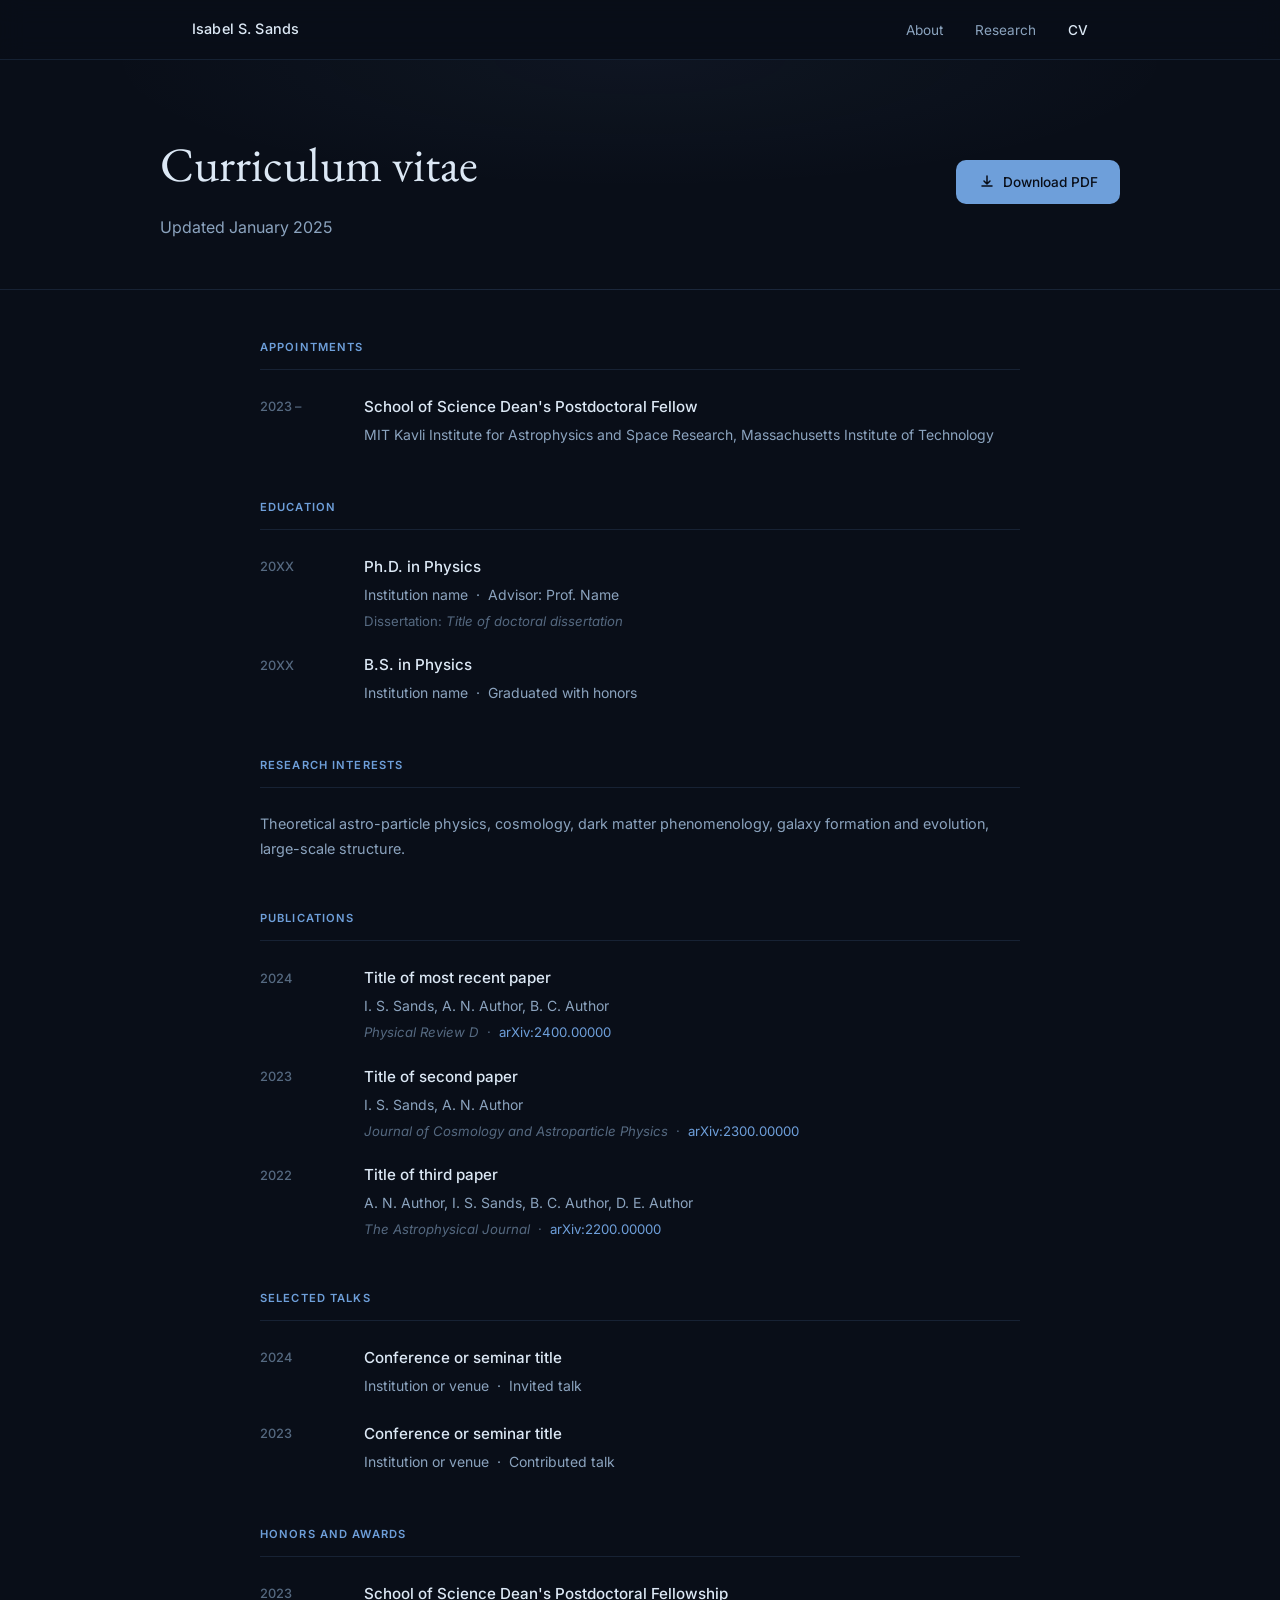
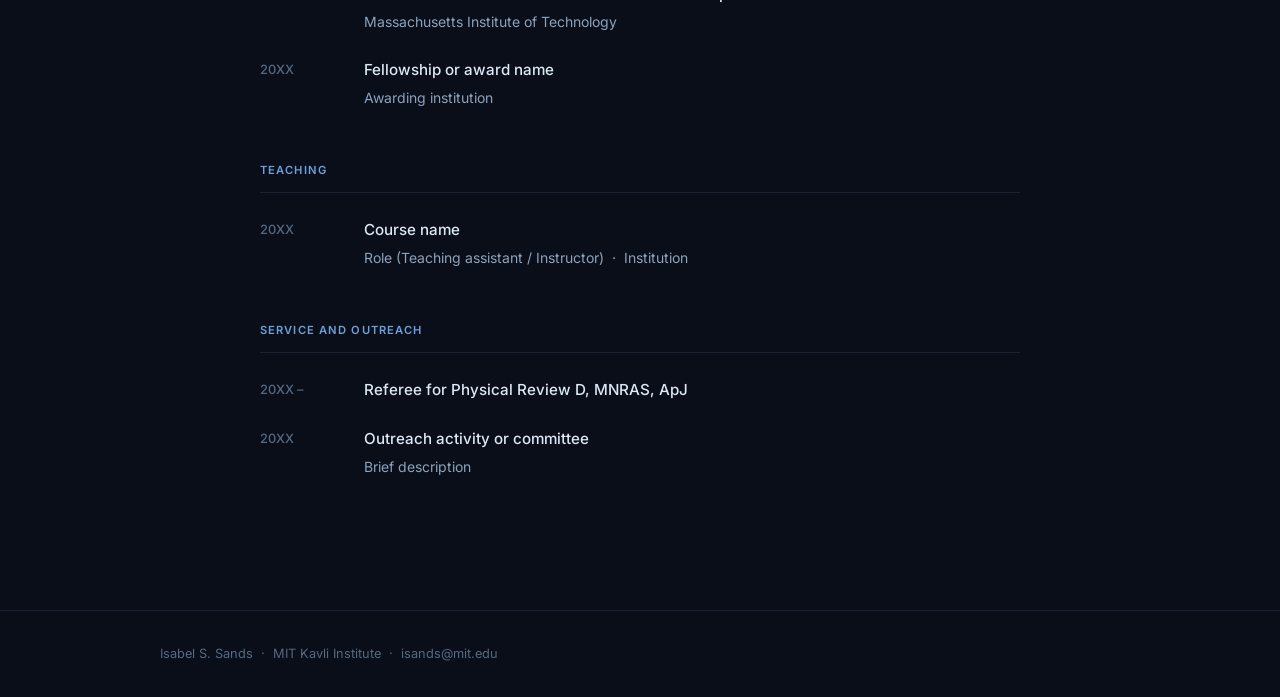
==== cv.html @ 7a3b7d8d "added template files" ====
<!DOCTYPE html>
<html lang="en">
<head>
<meta charset="UTF-8">
<meta name="viewport" content="width=device-width, initial-scale=1, viewport-fit=cover">
<title>CV — Isabel S. Sands</title>
<link rel="preconnect" href="https://fonts.googleapis.com">
<link rel="preconnect" href="https://fonts.gstatic.com" crossorigin>
<link href="https://fonts.googleapis.com/css2?family=Inter:wght@300;400;500;600&family=EB+Garamond:ital,wght@0,400;1,400&display=swap" rel="stylesheet">
<link rel="stylesheet" href="style.css">
</head>
<body>

<header class="site-header">
  <nav class="nav-inner">
    <a href="index.html" class="nav-name">Isabel S. Sands</a>
    <ul class="nav-links">
      <li><a href="index.html">About</a></li>
      <li><a href="research.html">Research</a></li>
      <li><a href="cv.html" class="active">CV</a></li>
    </ul>
  </nav>
</header>

<main>
  <section class="page-hero">
    <div class="content-wrap">
      <div class="cv-hero-row">
        <div>
          <h1 class="page-title">Curriculum vitae</h1>
          <p class="page-subtitle">Updated January 2025</p>
        </div>
        <a href="cv.pdf" download class="btn-primary cv-download">
          <svg width="16" height="16" viewBox="0 0 16 16" fill="none" aria-hidden="true">
            <path d="M8 2v8M5 7l3 3 3-3M3 12h10" stroke="currentColor" stroke-width="1.5" stroke-linecap="round" stroke-linejoin="round"/>
          </svg>
          Download PDF
        </a>
      </div>
    </div>
  </section>

  <section class="cv-body">
    <div class="content-wrap cv-layout">

      <!-- APPOINTMENTS -->
      <div class="cv-section">
        <h2 class="cv-heading">Appointments</h2>
        <div class="cv-entries">
          <div class="cv-entry">
            <div class="cv-entry-year">2023 –</div>
            <div class="cv-entry-body">
              <p class="cv-entry-title">School of Science Dean's Postdoctoral Fellow</p>
              <p class="cv-entry-sub">MIT Kavli Institute for Astrophysics and Space Research, Massachusetts Institute of Technology</p>
            </div>
          </div>
        </div>
      </div>

      <!-- EDUCATION -->
      <div class="cv-section">
        <h2 class="cv-heading">Education</h2>
        <div class="cv-entries">
          <div class="cv-entry">
            <div class="cv-entry-year">20XX</div>
            <div class="cv-entry-body">
              <p class="cv-entry-title">Ph.D. in Physics</p>
              <p class="cv-entry-sub">Institution name &nbsp;·&nbsp; Advisor: Prof. Name</p>
              <p class="cv-entry-detail">Dissertation: <em>Title of doctoral dissertation</em></p>
            </div>
          </div>
          <div class="cv-entry">
            <div class="cv-entry-year">20XX</div>
            <div class="cv-entry-body">
              <p class="cv-entry-title">B.S. in Physics</p>
              <p class="cv-entry-sub">Institution name &nbsp;·&nbsp; Graduated with honors</p>
            </div>
          </div>
        </div>
      </div>

      <!-- RESEARCH INTERESTS -->
      <div class="cv-section">
        <h2 class="cv-heading">Research interests</h2>
        <p class="cv-prose">Theoretical astro-particle physics, cosmology, dark matter phenomenology, galaxy formation and evolution, large-scale structure.</p>
      </div>

      <!-- PUBLICATIONS -->
      <div class="cv-section">
        <h2 class="cv-heading">Publications</h2>
        <div class="cv-entries">
          <div class="cv-entry">
            <div class="cv-entry-year">2024</div>
            <div class="cv-entry-body">
              <p class="cv-entry-title">Title of most recent paper</p>
              <p class="cv-entry-sub">I. S. Sands, A. N. Author, B. C. Author</p>
              <p class="cv-entry-detail"><em>Physical Review D</em> &nbsp;·&nbsp; <a href="#" class="inline-link">arXiv:2400.00000</a></p>
            </div>
          </div>
          <div class="cv-entry">
            <div class="cv-entry-year">2023</div>
            <div class="cv-entry-body">
              <p class="cv-entry-title">Title of second paper</p>
              <p class="cv-entry-sub">I. S. Sands, A. N. Author</p>
              <p class="cv-entry-detail"><em>Journal of Cosmology and Astroparticle Physics</em> &nbsp;·&nbsp; <a href="#" class="inline-link">arXiv:2300.00000</a></p>
            </div>
          </div>
          <div class="cv-entry">
            <div class="cv-entry-year">2022</div>
            <div class="cv-entry-body">
              <p class="cv-entry-title">Title of third paper</p>
              <p class="cv-entry-sub">A. N. Author, I. S. Sands, B. C. Author, D. E. Author</p>
              <p class="cv-entry-detail"><em>The Astrophysical Journal</em> &nbsp;·&nbsp; <a href="#" class="inline-link">arXiv:2200.00000</a></p>
            </div>
          </div>
        </div>
      </div>

      <!-- TALKS -->
      <div class="cv-section">
        <h2 class="cv-heading">Selected talks</h2>
        <div class="cv-entries">
          <div class="cv-entry">
            <div class="cv-entry-year">2024</div>
            <div class="cv-entry-body">
              <p class="cv-entry-title">Conference or seminar title</p>
              <p class="cv-entry-sub">Institution or venue &nbsp;·&nbsp; Invited talk</p>
            </div>
          </div>
          <div class="cv-entry">
            <div class="cv-entry-year">2023</div>
            <div class="cv-entry-body">
              <p class="cv-entry-title">Conference or seminar title</p>
              <p class="cv-entry-sub">Institution or venue &nbsp;·&nbsp; Contributed talk</p>
            </div>
          </div>
        </div>
      </div>

      <!-- AWARDS -->
      <div class="cv-section">
        <h2 class="cv-heading">Honors and awards</h2>
        <div class="cv-entries">
          <div class="cv-entry">
            <div class="cv-entry-year">2023</div>
            <div class="cv-entry-body">
              <p class="cv-entry-title">School of Science Dean's Postdoctoral Fellowship</p>
              <p class="cv-entry-sub">Massachusetts Institute of Technology</p>
            </div>
          </div>
          <div class="cv-entry">
            <div class="cv-entry-year">20XX</div>
            <div class="cv-entry-body">
              <p class="cv-entry-title">Fellowship or award name</p>
              <p class="cv-entry-sub">Awarding institution</p>
            </div>
          </div>
        </div>
      </div>

      <!-- TEACHING -->
      <div class="cv-section">
        <h2 class="cv-heading">Teaching</h2>
        <div class="cv-entries">
          <div class="cv-entry">
            <div class="cv-entry-year">20XX</div>
            <div class="cv-entry-body">
              <p class="cv-entry-title">Course name</p>
              <p class="cv-entry-sub">Role (Teaching assistant / Instructor) &nbsp;·&nbsp; Institution</p>
            </div>
          </div>
        </div>
      </div>

      <!-- SERVICE -->
      <div class="cv-section">
        <h2 class="cv-heading">Service and outreach</h2>
        <div class="cv-entries">
          <div class="cv-entry">
            <div class="cv-entry-year">20XX –</div>
            <div class="cv-entry-body">
              <p class="cv-entry-title">Referee for Physical Review D, MNRAS, ApJ</p>
            </div>
          </div>
          <div class="cv-entry">
            <div class="cv-entry-year">20XX</div>
            <div class="cv-entry-body">
              <p class="cv-entry-title">Outreach activity or committee</p>
              <p class="cv-entry-sub">Brief description</p>
            </div>
          </div>
        </div>
      </div>

    </div>
  </section>
</main>

<footer class="site-footer">
  <div class="footer-inner">
    <p>Isabel S. Sands &nbsp;·&nbsp; MIT Kavli Institute &nbsp;·&nbsp; <a href="mailto:isands@mit.edu" class="footer-link">isands@mit.edu</a></p>
  </div>
</footer>

</body>
</html>
---- style.css ----
/* ── Reset & base ────────────────────────────────────── */
*, *::before, *::after { box-sizing: border-box; margin: 0; padding: 0; }

:root {
  --bg:        #090e18;
  --bg-card:   #0d1523;
  --bg-lift:   #111e30;
  --border:    rgba(110, 159, 218, 0.14);
  --border-md: rgba(110, 159, 218, 0.22);
  --blue:      #6e9fda;
  --purple:    #a78bda;
  --text:      #dce8f5;
  --text-dim:  #8ba3be;
  --text-muted:#556980;
  --accent:    #6e9fda;
  --radius:    10px;
  --nav-h:     60px;
  --max-w:     960px;
}

html { scroll-behavior: smooth; }

body {
  background: var(--bg);
  color: var(--text);
  font-family: 'Inter', sans-serif;
  font-size: 16px;
  line-height: 1.7;
  font-weight: 400;
  -webkit-font-smoothing: antialiased;
}

/* ── Navigation ──────────────────────────────────────── */
.site-header {
  position: sticky;
  top: 0;
  z-index: 100;
  height: var(--nav-h);
  background: rgba(9, 14, 24, 0.88);
  backdrop-filter: blur(12px);
  -webkit-backdrop-filter: blur(12px);
  border-bottom: 1px solid var(--border);
}

.nav-inner {
  max-width: var(--max-w);
  margin: 0 auto;
  padding: 0 2rem;
  height: 100%;
  display: flex;
  align-items: center;
  justify-content: space-between;
}

.nav-name {
  font-size: 0.9rem;
  font-weight: 500;
  color: var(--text);
  text-decoration: none;
  letter-spacing: 0.01em;
}

.nav-links {
  display: flex;
  gap: 2rem;
  list-style: none;
}

.nav-links a {
  font-size: 0.85rem;
  font-weight: 400;
  color: var(--text-dim);
  text-decoration: none;
  transition: color 0.15s;
}

.nav-links a:hover,
.nav-links a.active {
  color: var(--text);
}

.nav-links a.active {
  font-weight: 500;
}

/* ── Hero (home) ─────────────────────────────────────── */
.hero {
  min-height: calc(100vh - var(--nav-h));
  display: flex;
  align-items: center;
  padding: 4rem 2rem;
  background:
    radial-gradient(ellipse 60% 50% at 70% 50%, rgba(110,159,218,0.06) 0%, transparent 70%),
    radial-gradient(ellipse 40% 40% at 20% 60%, rgba(167,139,218,0.05) 0%, transparent 60%);
}

.hero-inner {
  max-width: var(--max-w);
  margin: 0 auto;
  width: 100%;
  display: flex;
  align-items: center;
  gap: 4rem;
}

.hero-text { flex: 1; }

.hero-role {
  font-size: 0.8rem;
  font-weight: 500;
  color: var(--blue);
  letter-spacing: 0.06em;
  text-transform: uppercase;
  margin-bottom: 1rem;
}

.hero-name {
  font-family: 'EB Garamond', Georgia, serif;
  font-size: clamp(2.6rem, 6vw, 4rem);
  font-weight: 400;
  line-height: 1.1;
  color: var(--text);
  margin-bottom: 1rem;
}

.hero-affil {
  font-size: 0.95rem;
  color: var(--text-dim);
  line-height: 1.6;
  margin-bottom: 1.75rem;
}

.hero-tags {
  display: flex;
  flex-wrap: wrap;
  gap: 0.5rem;
  margin-bottom: 2rem;
}

.tag {
  display: inline-block;
  font-size: 0.75rem;
  font-weight: 400;
  color: var(--blue);
  border: 1px solid rgba(110,159,218,0.28);
  border-radius: 20px;
  padding: 0.25rem 0.75rem;
  background: rgba(110,159,218,0.05);
}

.hero-actions { display: flex; gap: 1rem; flex-wrap: wrap; }

.btn-primary, .btn-secondary {
  display: inline-flex;
  align-items: center;
  gap: 0.5rem;
  font-size: 0.85rem;
  font-weight: 500;
  padding: 0.65rem 1.4rem;
  border-radius: var(--radius);
  text-decoration: none;
  transition: all 0.15s;
}

.btn-primary {
  background: var(--blue);
  color: #090e18;
}

.btn-primary:hover { background: #89b5e8; }

.btn-secondary {
  background: transparent;
  color: var(--text-dim);
  border: 1px solid var(--border-md);
}

.btn-secondary:hover {
  color: var(--text);
  border-color: rgba(110,159,218,0.4);
}

.hero-visual {
  flex-shrink: 0;
  opacity: 0.85;
}

/* ── Biography section ───────────────────────────────── */
.bio-section {
  padding: 5rem 2rem;
  border-top: 1px solid var(--border);
}

.content-wrap {
  max-width: var(--max-w);
  margin: 0 auto;
}

.bio-grid {
  display: grid;
  grid-template-columns: 1fr 280px;
  gap: 4rem;
  align-items: start;
}

.bio-text h2 {
  font-family: 'EB Garamond', Georgia, serif;
  font-size: 1.8rem;
  font-weight: 400;
  color: var(--text);
  margin-bottom: 1.25rem;
}

.bio-text p {
  color: var(--text-dim);
  margin-bottom: 1rem;
  max-width: 62ch;
}

.sidebar-card {
  background: var(--bg-card);
  border: 1px solid var(--border);
  border-radius: var(--radius);
  padding: 1.25rem 1.5rem;
  margin-bottom: 1rem;
}

.sidebar-card h3 {
  font-size: 0.7rem;
  font-weight: 600;
  letter-spacing: 0.08em;
  text-transform: uppercase;
  color: var(--text-muted);
  margin-bottom: 0.6rem;
}

.sidebar-card p {
  font-size: 0.875rem;
  color: var(--text-dim);
  line-height: 1.55;
}

.sidebar-list {
  list-style: none;
  font-size: 0.875rem;
  color: var(--text-dim);
  line-height: 1.8;
}

.inline-link {
  color: var(--blue);
  text-decoration: none;
  border-bottom: 1px solid transparent;
  transition: border-color 0.15s;
}

.inline-link:hover { border-color: var(--blue); }

/* ── Page hero (inner pages) ─────────────────────────── */
.page-hero {
  padding: 4rem 2rem 3rem;
  border-bottom: 1px solid var(--border);
  background:
    radial-gradient(ellipse 60% 80% at 50% 0%, rgba(110,159,218,0.05) 0%, transparent 70%);
}

.page-title {
  font-family: 'EB Garamond', Georgia, serif;
  font-size: clamp(2rem, 5vw, 3rem);
  font-weight: 400;
  color: var(--text);
  margin-bottom: 0.5rem;
}

.page-subtitle {
  font-size: 1rem;
  color: var(--text-dim);
  max-width: 56ch;
}

/* ── Research page layout ────────────────────────────── */
.research-body {
  padding: 3rem 2rem 5rem;
}

.research-layout {
  display: grid;
  grid-template-columns: 200px 1fr;
  gap: 4rem;
  align-items: start;
}

/* Sticky sidebar nav */
.research-nav {
  position: sticky;
  top: calc(var(--nav-h) + 1.5rem);
}

.research-nav-label {
  font-size: 0.68rem;
  font-weight: 600;
  letter-spacing: 0.1em;
  text-transform: uppercase;
  color: var(--text-muted);
  margin-bottom: 0.75rem;
}

.research-nav ul {
  list-style: none;
  display: flex;
  flex-direction: column;
  gap: 0.1rem;
}

.research-nav a {
  display: block;
  font-size: 0.82rem;
  color: var(--text-muted);
  text-decoration: none;
  padding: 0.3rem 0;
  border-left: 2px solid transparent;
  padding-left: 0.75rem;
  transition: color 0.15s, border-color 0.15s;
  line-height: 1.4;
}

.research-nav a:hover {
  color: var(--text-dim);
  border-left-color: var(--border-md);
}

/* Overview */
.research-overview {
  margin-bottom: 3.5rem;
  padding-bottom: 3rem;
  border-bottom: 1px solid var(--border);
}

.overview-heading {
  font-family: 'EB Garamond', Georgia, serif;
  font-size: 1.5rem;
  font-weight: 400;
  color: var(--text);
  margin-bottom: 1rem;
}

.research-overview p {
  font-size: 0.95rem;
  color: var(--text-dim);
  max-width: 65ch;
  margin-bottom: 0.85rem;
}

.research-overview p:last-child { margin-bottom: 0; }

/* Research area block */
.research-area {
  margin-bottom: 4rem;
  padding-bottom: 3.5rem;
  border-bottom: 1px solid var(--border);
}

.research-area:last-child {
  margin-bottom: 0;
  border-bottom: none;
}

.area-label {
  font-size: 0.72rem;
  font-weight: 600;
  letter-spacing: 0.08em;
  text-transform: uppercase;
  color: var(--blue);
  margin-bottom: 0.6rem;
  opacity: 0.85;
}

.area-title {
  font-family: 'EB Garamond', Georgia, serif;
  font-size: 1.55rem;
  font-weight: 400;
  color: var(--text);
  line-height: 1.3;
  margin-bottom: 1rem;
  max-width: 58ch;
}

.area-desc {
  font-size: 0.92rem;
  color: var(--text-dim);
  max-width: 65ch;
  margin-bottom: 2rem;
  line-height: 1.75;
}

/* Projects within an area */
.project-list {
  display: flex;
  flex-direction: column;
  gap: 0;
}

.project {
  padding: 1.75rem 0 1.75rem 1.25rem;
  border-left: 2px solid var(--border);
  margin-bottom: 0.25rem;
  transition: border-color 0.15s;
}

.project:hover { border-left-color: var(--border-md); }

.project-title {
  font-size: 1rem;
  font-weight: 500;
  color: var(--text);
  margin-bottom: 0.6rem;
  line-height: 1.4;
}

.project-desc {
  font-size: 0.875rem;
  color: var(--text-dim);
  max-width: 62ch;
  line-height: 1.75;
  margin-bottom: 1.25rem;
}

/* Papers within a project */
.project-papers {
  display: flex;
  flex-direction: column;
  gap: 0.5rem;
}

.papers-label {
  font-size: 0.68rem;
  font-weight: 600;
  letter-spacing: 0.08em;
  text-transform: uppercase;
  color: var(--text-muted);
  margin-bottom: 0.4rem;
}

.pub-list-inline {
  display: flex;
  flex-direction: column;
  gap: 0.75rem;
}

.pub-item-inline {
  background: var(--bg-card);
  border: 1px solid var(--border);
  border-radius: 8px;
  padding: 0.85rem 1.1rem;
}

.pub-title {
  font-size: 0.875rem;
  font-weight: 500;
  color: var(--text);
  margin-bottom: 0.2rem;
}

.pub-authors {
  font-size: 0.8rem;
  color: var(--text-dim);
  margin-bottom: 0.5rem;
}

.pub-links { display: flex; gap: 0.6rem; }

.pub-link {
  font-size: 0.75rem;
  font-weight: 500;
  color: var(--blue);
  text-decoration: none;
  border: 1px solid rgba(110,159,218,0.25);
  border-radius: 4px;
  padding: 0.1rem 0.5rem;
  transition: all 0.15s;
}

.pub-link:hover {
  background: rgba(110,159,218,0.1);
  border-color: rgba(110,159,218,0.5);
}

/* ── CV ──────────────────────────────────────────────── */
.cv-hero-row {
  display: flex;
  align-items: center;
  justify-content: space-between;
  gap: 2rem;
  flex-wrap: wrap;
}

.cv-download {
  flex-shrink: 0;
}

.cv-body {
  padding: 3rem 2rem 5rem;
}

.cv-layout {
  max-width: 760px;
}

.cv-section {
  margin-bottom: 3rem;
}

.cv-heading {
  font-size: 0.7rem;
  font-weight: 600;
  letter-spacing: 0.1em;
  text-transform: uppercase;
  color: var(--blue);
  padding-bottom: 0.75rem;
  border-bottom: 1px solid var(--border);
  margin-bottom: 1.5rem;
}

.cv-entries { display: flex; flex-direction: column; gap: 1.25rem; }

.cv-entry {
  display: flex;
  gap: 2rem;
  align-items: flex-start;
}

.cv-entry-year {
  flex-shrink: 0;
  width: 72px;
  font-size: 0.8rem;
  font-weight: 500;
  color: var(--text-muted);
  padding-top: 0.15rem;
}

.cv-entry-body { flex: 1; }

.cv-entry-title {
  font-size: 0.95rem;
  font-weight: 500;
  color: var(--text);
  margin-bottom: 0.2rem;
}

.cv-entry-sub {
  font-size: 0.875rem;
  color: var(--text-dim);
  margin-bottom: 0.2rem;
}

.cv-entry-detail {
  font-size: 0.825rem;
  color: var(--text-muted);
}

.cv-prose {
  font-size: 0.9rem;
  color: var(--text-dim);
}

/* ── Footer ──────────────────────────────────────────── */
.site-footer {
  border-top: 1px solid var(--border);
  padding: 2rem;
}

.footer-inner {
  max-width: var(--max-w);
  margin: 0 auto;
  font-size: 0.8rem;
  color: var(--text-muted);
}

.footer-link {
  color: var(--text-muted);
  text-decoration: none;
  transition: color 0.15s;
}

.footer-link:hover { color: var(--text-dim); }

/* ── Responsive ──────────────────────────────────────── */
@media (max-width: 768px) {
  .hero-inner { flex-direction: column; gap: 2.5rem; }
  .hero-visual { display: none; }
  .hero-name { font-size: 2.4rem; }
  .bio-grid { grid-template-columns: 1fr; gap: 2.5rem; }
  .research-layout { grid-template-columns: 1fr; gap: 2rem; }
  .research-nav { position: static; display: flex; flex-wrap: wrap; gap: 0.5rem; align-items: center; }
  .research-nav-label { margin-bottom: 0; margin-right: 0.5rem; }
  .research-nav ul { flex-direction: row; flex-wrap: wrap; }
  .research-nav a { border-left: none; border-bottom: 1px solid transparent; padding-left: 0; padding-bottom: 0.15rem; }
  .research-nav a:hover { border-left-color: transparent; border-bottom-color: var(--border-md); }
  .cv-entry { flex-direction: column; gap: 0.25rem; }
  .cv-entry-year { width: auto; }
  .cv-hero-row { flex-direction: column; align-items: flex-start; }
  .nav-inner { padding: 0 1.25rem; }
}

@media (prefers-reduced-motion: reduce) {
  * { transition: none !important; }
}
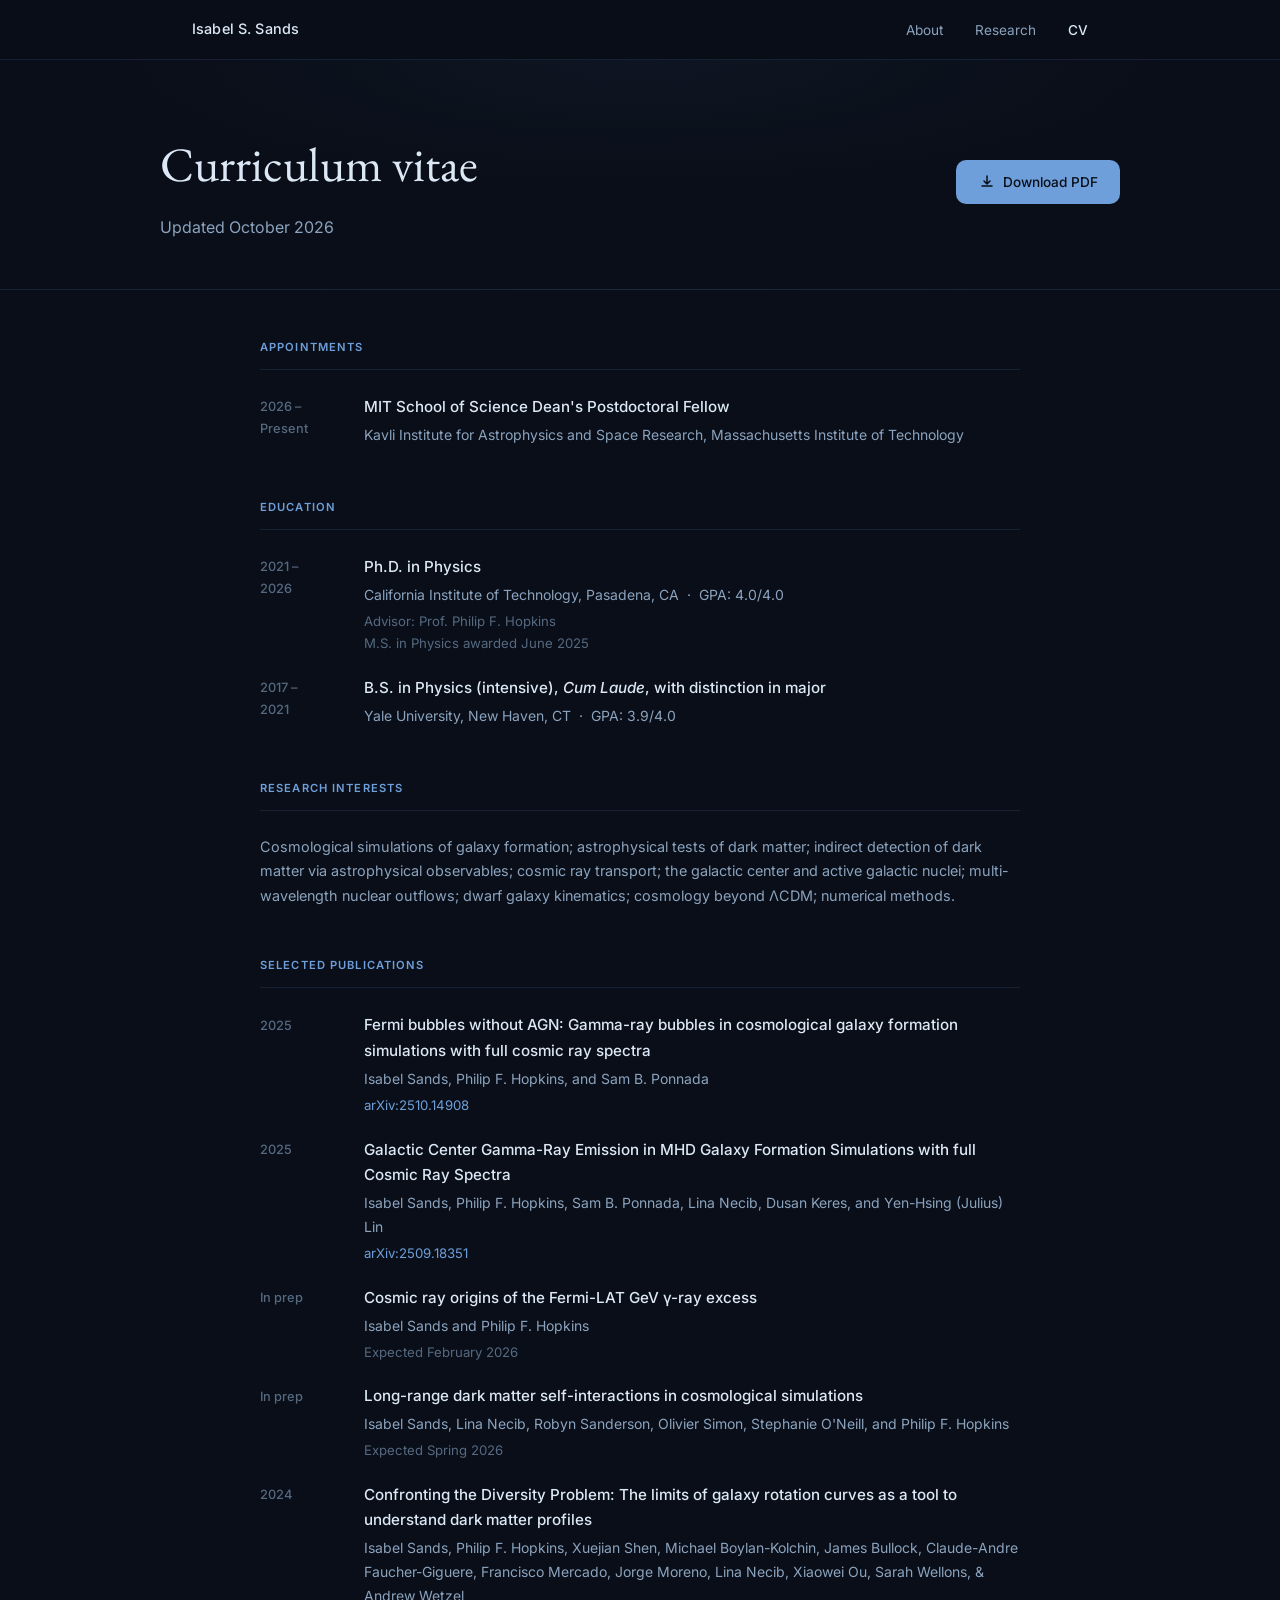
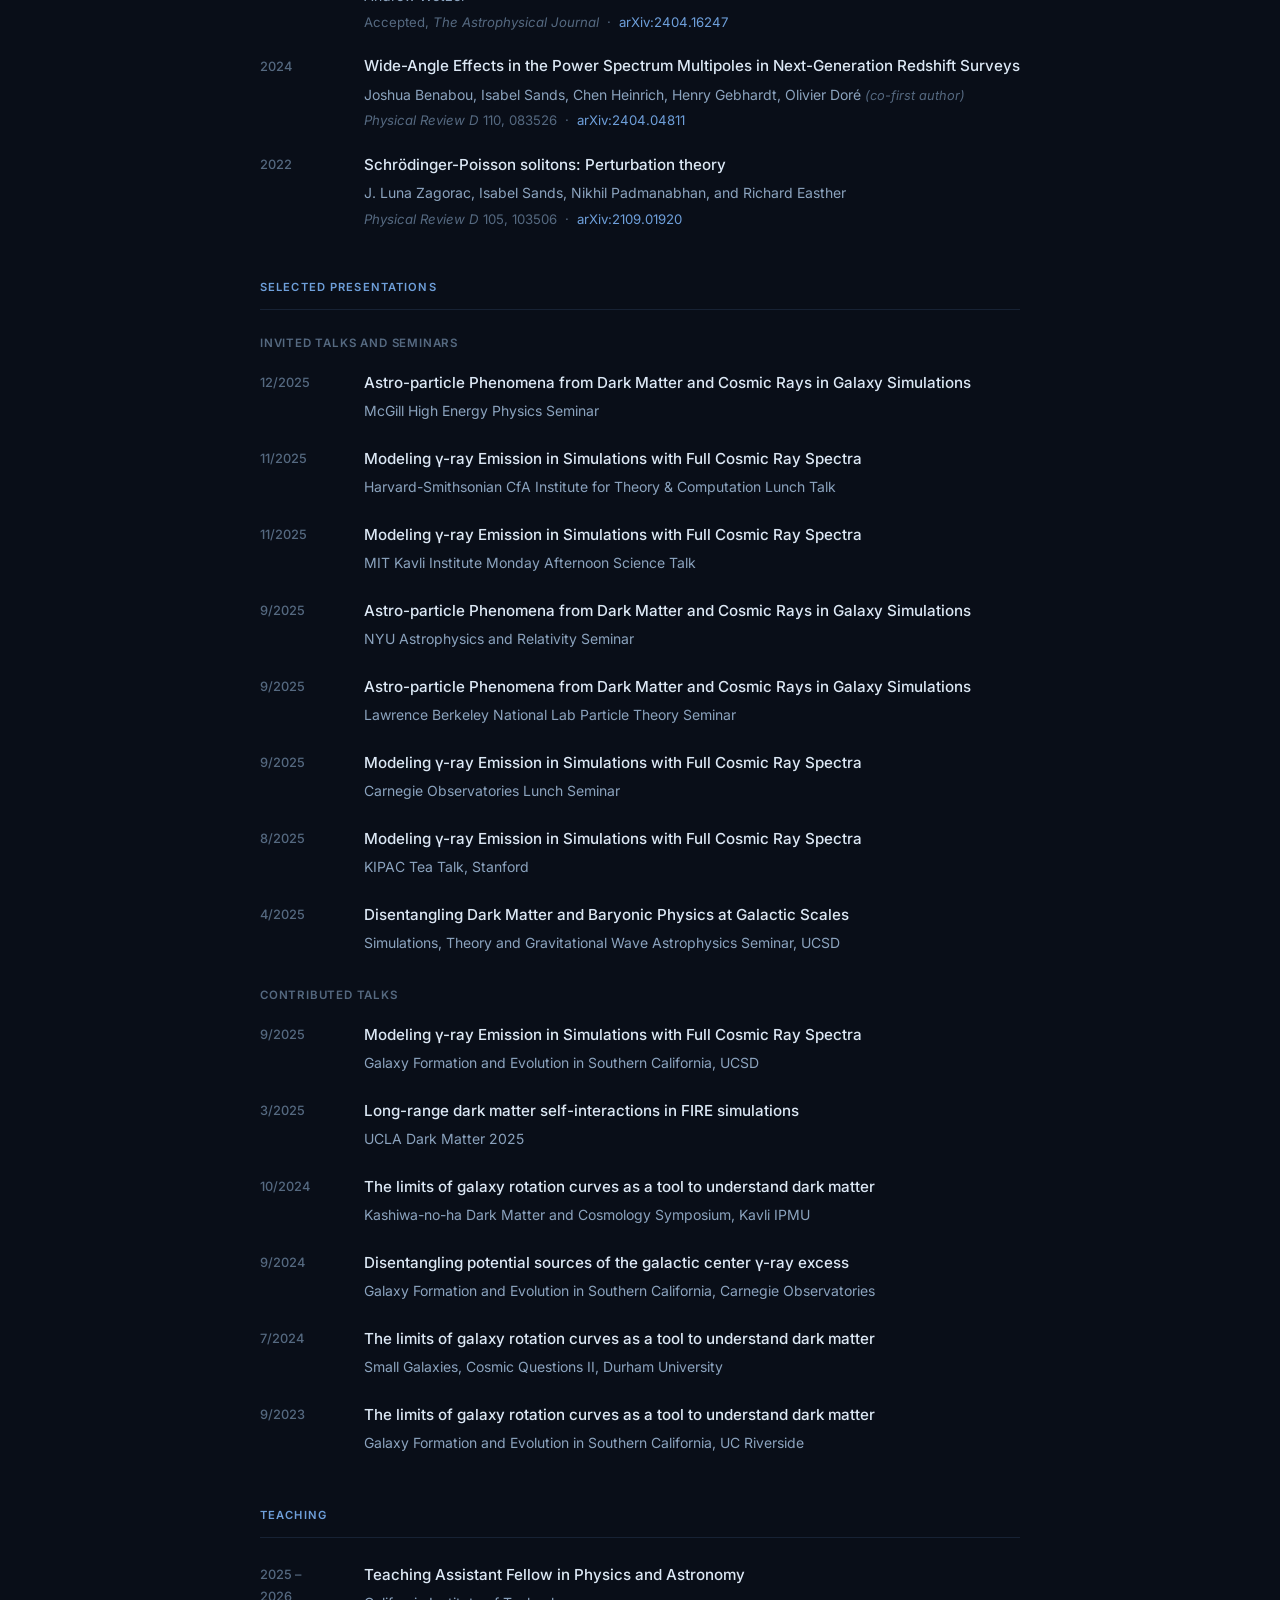
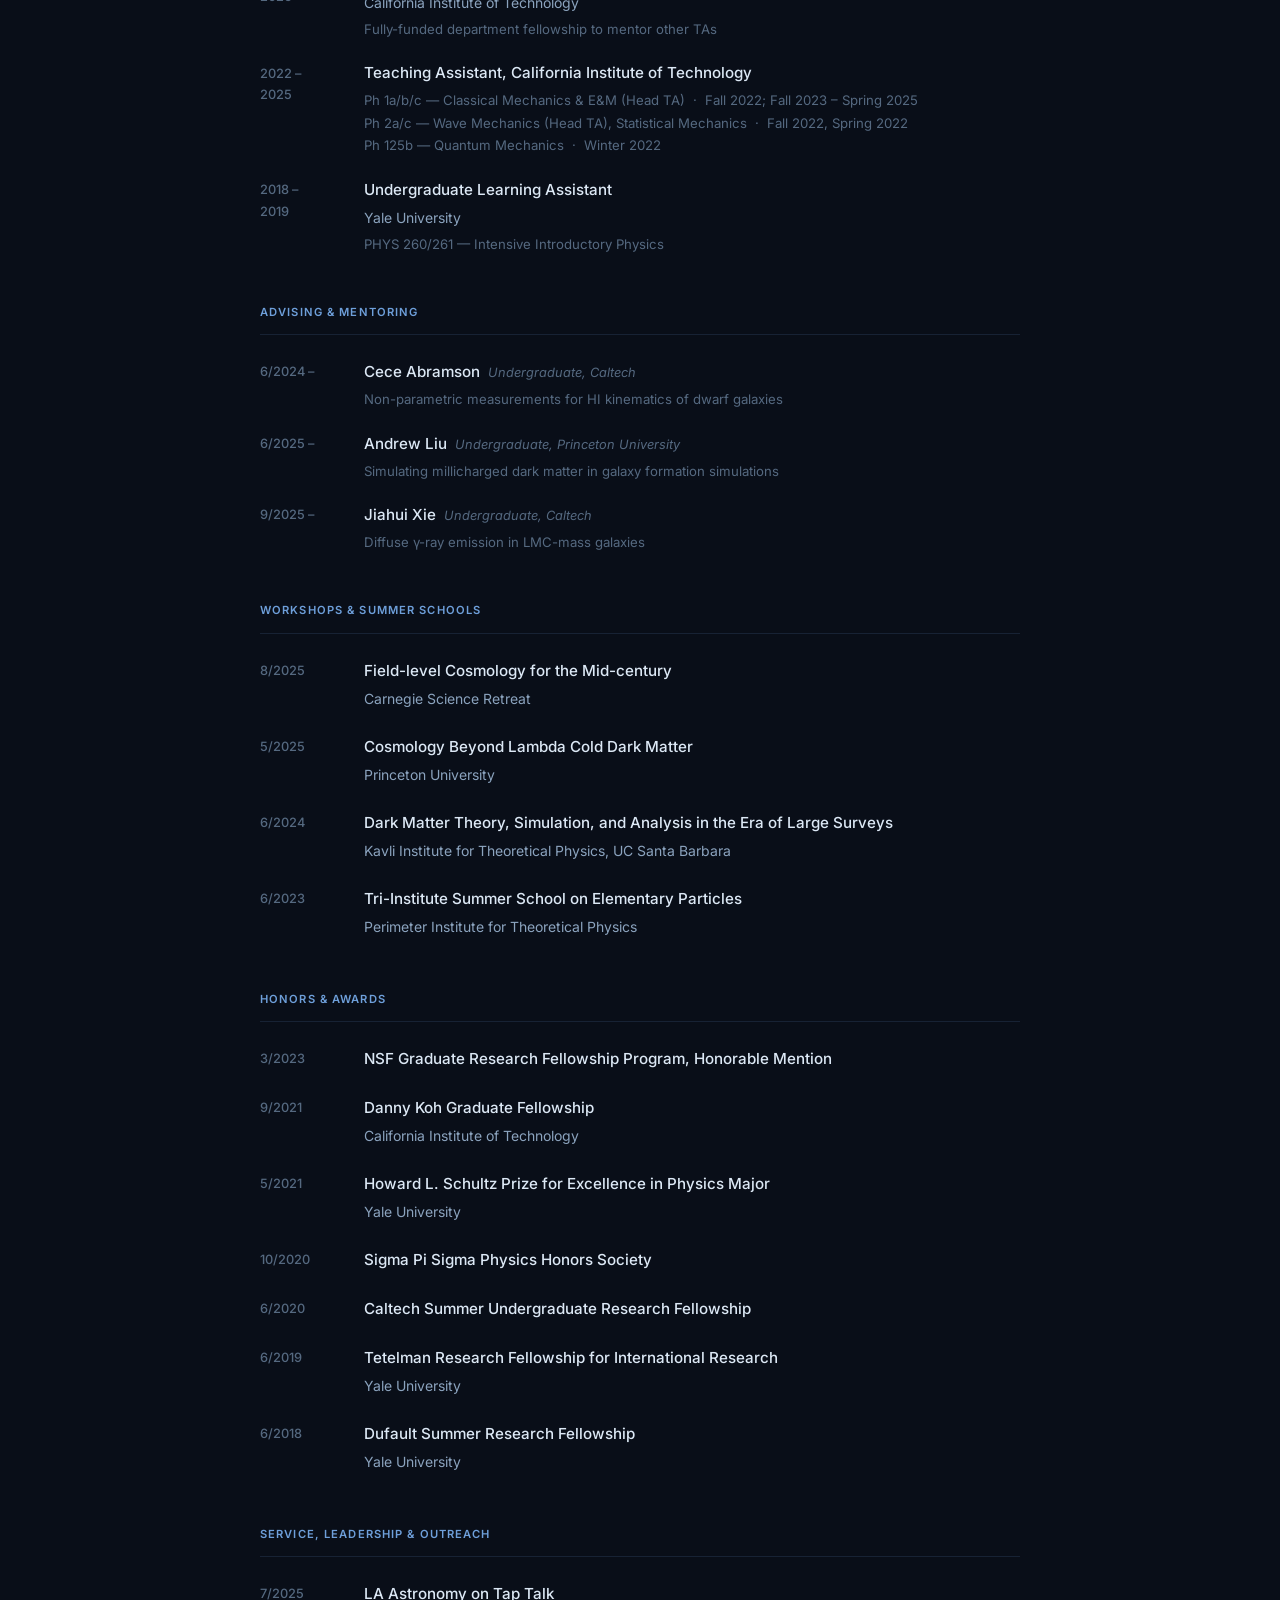
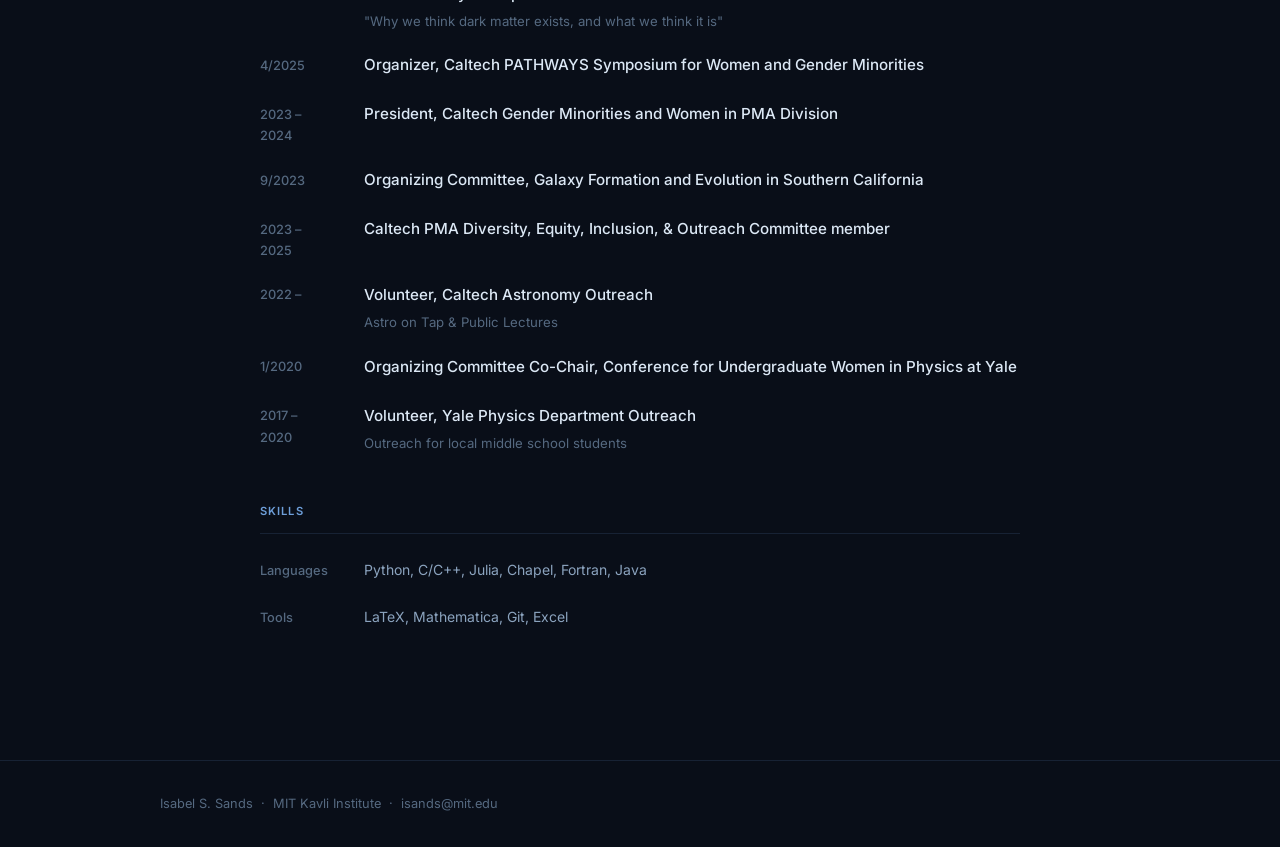
==== commit 4cb2c125: "updated CV" ====
--- a/cv.html
+++ b/cv.html
@@ -28,7 +28,7 @@
       <div class="cv-hero-row">
         <div>
           <h1 class="page-title">Curriculum vitae</h1>
-          <p class="page-subtitle">Updated January 2025</p>
+          <p class="page-subtitle">Updated October 2026</p>
         </div>
         <a href="cv.pdf" download class="btn-primary cv-download">
           <svg width="16" height="16" viewBox="0 0 16 16" fill="none" aria-hidden="true">
@@ -43,17 +43,22 @@
   <section class="cv-body">
     <div class="content-wrap cv-layout">
 
-      <!-- APPOINTMENTS -->
+
       <div class="cv-section">
         <h2 class="cv-heading">Appointments</h2>
         <div class="cv-entries">
           <div class="cv-entry">
-            <div class="cv-entry-year">2023 –</div>
-            <div class="cv-entry-body">
-              <p class="cv-entry-title">School of Science Dean's Postdoctoral Fellow</p>
-              <p class="cv-entry-sub">MIT Kavli Institute for Astrophysics and Space Research, Massachusetts Institute of Technology</p>
-            </div>
-          </div>
+            <div class="cv-entry-year">2026 –<br>Present</div>
+
+            <div class="cv-entry-body">
+              <p class="cv-entry-title">MIT School of Science Dean's Postdoctoral Fellow</p>
+              <p class="cv-entry-sub"> Kavli Institute for Astrophysics and Space Research, Massachusetts Institute of Technology</p>
+            </div>
+        
+
+
+          </div>
+
         </div>
       </div>
 
@@ -62,18 +67,19 @@
         <h2 class="cv-heading">Education</h2>
         <div class="cv-entries">
           <div class="cv-entry">
-            <div class="cv-entry-year">20XX</div>
+            <div class="cv-entry-year">2021 –<br>2026</div>
             <div class="cv-entry-body">
               <p class="cv-entry-title">Ph.D. in Physics</p>
-              <p class="cv-entry-sub">Institution name &nbsp;·&nbsp; Advisor: Prof. Name</p>
-              <p class="cv-entry-detail">Dissertation: <em>Title of doctoral dissertation</em></p>
-            </div>
-          </div>
-          <div class="cv-entry">
-            <div class="cv-entry-year">20XX</div>
-            <div class="cv-entry-body">
-              <p class="cv-entry-title">B.S. in Physics</p>
-              <p class="cv-entry-sub">Institution name &nbsp;·&nbsp; Graduated with honors</p>
+              <p class="cv-entry-sub">California Institute of Technology, Pasadena, CA &nbsp;·&nbsp; GPA: 4.0/4.0</p>
+              <p class="cv-entry-detail">Advisor: Prof. Philip F. Hopkins</p>
+              <p class="cv-entry-detail">M.S. in Physics awarded June 2025</p>
+            </div>
+          </div>
+          <div class="cv-entry">
+            <div class="cv-entry-year">2017 –<br>2021</div>
+            <div class="cv-entry-body">
+              <p class="cv-entry-title">B.S. in Physics (intensive), <em>Cum Laude</em>, with distinction in major</p>
+              <p class="cv-entry-sub">Yale University, New Haven, CT &nbsp;·&nbsp; GPA: 3.9/4.0</p>
             </div>
           </div>
         </div>
@@ -82,77 +88,186 @@
       <!-- RESEARCH INTERESTS -->
       <div class="cv-section">
         <h2 class="cv-heading">Research interests</h2>
-        <p class="cv-prose">Theoretical astro-particle physics, cosmology, dark matter phenomenology, galaxy formation and evolution, large-scale structure.</p>
+        <p class="cv-prose">Cosmological simulations of galaxy formation; astrophysical tests of dark matter; indirect detection of dark matter via astrophysical observables; cosmic ray transport; the galactic center and active galactic nuclei; multi-wavelength nuclear outflows; dwarf galaxy kinematics; cosmology beyond &Lambda;CDM; numerical methods.</p>
       </div>
 
       <!-- PUBLICATIONS -->
       <div class="cv-section">
-        <h2 class="cv-heading">Publications</h2>
-        <div class="cv-entries">
+        <h2 class="cv-heading">Selected publications</h2>
+        <div class="cv-entries">
+
+          <div class="cv-entry">
+            <div class="cv-entry-year">2025</div>
+            <div class="cv-entry-body">
+              <p class="cv-entry-title">Fermi bubbles without AGN: Gamma-ray bubbles in cosmological galaxy formation simulations with full cosmic ray spectra</p>
+              <p class="cv-entry-sub">Isabel Sands, Philip F. Hopkins, and Sam B. Ponnada</p>
+              <p class="cv-entry-detail"><a href="https://arxiv.org/abs/2510.14908" class="inline-link" target="_blank">arXiv:2510.14908</a></p>
+            </div>
+          </div>
+
+          <div class="cv-entry">
+            <div class="cv-entry-year">2025</div>
+            <div class="cv-entry-body">
+              <p class="cv-entry-title">Galactic Center Gamma-Ray Emission in MHD Galaxy Formation Simulations with full Cosmic Ray Spectra</p>
+              <p class="cv-entry-sub">Isabel Sands, Philip F. Hopkins, Sam B. Ponnada, Lina Necib, Dusan Keres, and Yen-Hsing (Julius) Lin</p>
+              <p class="cv-entry-detail"><a href="https://arxiv.org/abs/2509.18351" class="inline-link" target="_blank">arXiv:2509.18351</a></p>
+            </div>
+          </div>
+
+          <div class="cv-entry">
+            <div class="cv-entry-year">In prep</div>
+            <div class="cv-entry-body">
+              <p class="cv-entry-title">Cosmic ray origins of the Fermi-LAT GeV &gamma;-ray excess</p>
+              <p class="cv-entry-sub">Isabel Sands and Philip F. Hopkins</p>
+              <p class="cv-entry-detail">Expected February 2026</p>
+            </div>
+          </div>
+
+          <div class="cv-entry">
+            <div class="cv-entry-year">In prep</div>
+            <div class="cv-entry-body">
+              <p class="cv-entry-title">Long-range dark matter self-interactions in cosmological simulations</p>
+              <p class="cv-entry-sub">Isabel Sands, Lina Necib, Robyn Sanderson, Olivier Simon, Stephanie O'Neill, and Philip F. Hopkins</p>
+              <p class="cv-entry-detail">Expected Spring 2026</p>
+            </div>
+          </div>
+
           <div class="cv-entry">
             <div class="cv-entry-year">2024</div>
             <div class="cv-entry-body">
-              <p class="cv-entry-title">Title of most recent paper</p>
-              <p class="cv-entry-sub">I. S. Sands, A. N. Author, B. C. Author</p>
-              <p class="cv-entry-detail"><em>Physical Review D</em> &nbsp;·&nbsp; <a href="#" class="inline-link">arXiv:2400.00000</a></p>
-            </div>
-          </div>
-          <div class="cv-entry">
-            <div class="cv-entry-year">2023</div>
-            <div class="cv-entry-body">
-              <p class="cv-entry-title">Title of second paper</p>
-              <p class="cv-entry-sub">I. S. Sands, A. N. Author</p>
-              <p class="cv-entry-detail"><em>Journal of Cosmology and Astroparticle Physics</em> &nbsp;·&nbsp; <a href="#" class="inline-link">arXiv:2300.00000</a></p>
-            </div>
-          </div>
+              <p class="cv-entry-title">Confronting the Diversity Problem: The limits of galaxy rotation curves as a tool to understand dark matter profiles</p>
+              <p class="cv-entry-sub">Isabel Sands, Philip F. Hopkins, Xuejian Shen, Michael Boylan-Kolchin, James Bullock, Claude-Andre Faucher-Giguere, Francisco Mercado, Jorge Moreno, Lina Necib, Xiaowei Ou, Sarah Wellons, &amp; Andrew Wetzel</p>
+              <p class="cv-entry-detail">Accepted, <em>The Astrophysical Journal</em> &nbsp;·&nbsp; <a href="https://arxiv.org/abs/2404.16247" class="inline-link" target="_blank">arXiv:2404.16247</a></p>
+            </div>
+          </div>
+
+          <div class="cv-entry">
+            <div class="cv-entry-year">2024</div>
+            <div class="cv-entry-body">
+              <p class="cv-entry-title">Wide-Angle Effects in the Power Spectrum Multipoles in Next-Generation Redshift Surveys</p>
+              <p class="cv-entry-sub">Joshua Benabou, Isabel Sands, Chen Heinrich, Henry Gebhardt, Olivier Doré <span class="cv-entry-note">(co-first author)</span></p>
+              <p class="cv-entry-detail"><em>Physical Review D</em> 110, 083526 &nbsp;·&nbsp; <a href="https://arxiv.org/abs/2404.04811" class="inline-link" target="_blank">arXiv:2404.04811</a></p>
+            </div>
+          </div>
+
           <div class="cv-entry">
             <div class="cv-entry-year">2022</div>
             <div class="cv-entry-body">
-              <p class="cv-entry-title">Title of third paper</p>
-              <p class="cv-entry-sub">A. N. Author, I. S. Sands, B. C. Author, D. E. Author</p>
-              <p class="cv-entry-detail"><em>The Astrophysical Journal</em> &nbsp;·&nbsp; <a href="#" class="inline-link">arXiv:2200.00000</a></p>
-            </div>
-          </div>
-        </div>
-      </div>
-
-      <!-- TALKS -->
-      <div class="cv-section">
-        <h2 class="cv-heading">Selected talks</h2>
-        <div class="cv-entries">
-          <div class="cv-entry">
-            <div class="cv-entry-year">2024</div>
-            <div class="cv-entry-body">
-              <p class="cv-entry-title">Conference or seminar title</p>
-              <p class="cv-entry-sub">Institution or venue &nbsp;·&nbsp; Invited talk</p>
-            </div>
-          </div>
-          <div class="cv-entry">
-            <div class="cv-entry-year">2023</div>
-            <div class="cv-entry-body">
-              <p class="cv-entry-title">Conference or seminar title</p>
-              <p class="cv-entry-sub">Institution or venue &nbsp;·&nbsp; Contributed talk</p>
-            </div>
-          </div>
-        </div>
-      </div>
-
-      <!-- AWARDS -->
-      <div class="cv-section">
-        <h2 class="cv-heading">Honors and awards</h2>
-        <div class="cv-entries">
-          <div class="cv-entry">
-            <div class="cv-entry-year">2023</div>
-            <div class="cv-entry-body">
-              <p class="cv-entry-title">School of Science Dean's Postdoctoral Fellowship</p>
-              <p class="cv-entry-sub">Massachusetts Institute of Technology</p>
-            </div>
-          </div>
-          <div class="cv-entry">
-            <div class="cv-entry-year">20XX</div>
-            <div class="cv-entry-body">
-              <p class="cv-entry-title">Fellowship or award name</p>
-              <p class="cv-entry-sub">Awarding institution</p>
+              <p class="cv-entry-title">Schrödinger-Poisson solitons: Perturbation theory</p>
+              <p class="cv-entry-sub">J. Luna Zagorac, Isabel Sands, Nikhil Padmanabhan, and Richard Easther</p>
+              <p class="cv-entry-detail"><em>Physical Review D</em> 105, 103506 &nbsp;·&nbsp; <a href="https://arxiv.org/abs/2109.01920" class="inline-link" target="_blank">arXiv:2109.01920</a></p>
+            </div>
+          </div>
+
+        </div>
+      </div>
+
+      <!-- PRESENTATIONS -->
+      <div class="cv-section">
+        <h2 class="cv-heading">Selected presentations</h2>
+
+        <p class="cv-subsection-label">Invited talks and seminars</p>
+        <div class="cv-entries" style="margin-bottom:1.75rem">
+          <div class="cv-entry">
+            <div class="cv-entry-year">12/2025</div>
+            <div class="cv-entry-body">
+              <p class="cv-entry-title">Astro-particle Phenomena from Dark Matter and Cosmic Rays in Galaxy Simulations</p>
+              <p class="cv-entry-sub">McGill High Energy Physics Seminar</p>
+            </div>
+          </div>
+          <div class="cv-entry">
+            <div class="cv-entry-year">11/2025</div>
+            <div class="cv-entry-body">
+              <p class="cv-entry-title">Modeling &gamma;-ray Emission in Simulations with Full Cosmic Ray Spectra</p>
+              <p class="cv-entry-sub">Harvard-Smithsonian CfA Institute for Theory &amp; Computation Lunch Talk</p>
+            </div>
+          </div>
+          <div class="cv-entry">
+            <div class="cv-entry-year">11/2025</div>
+            <div class="cv-entry-body">
+              <p class="cv-entry-title">Modeling &gamma;-ray Emission in Simulations with Full Cosmic Ray Spectra</p>
+              <p class="cv-entry-sub">MIT Kavli Institute Monday Afternoon Science Talk</p>
+            </div>
+          </div>
+          <div class="cv-entry">
+            <div class="cv-entry-year">9/2025</div>
+            <div class="cv-entry-body">
+              <p class="cv-entry-title">Astro-particle Phenomena from Dark Matter and Cosmic Rays in Galaxy Simulations</p>
+              <p class="cv-entry-sub">NYU Astrophysics and Relativity Seminar</p>
+            </div>
+          </div>
+          <div class="cv-entry">
+            <div class="cv-entry-year">9/2025</div>
+            <div class="cv-entry-body">
+              <p class="cv-entry-title">Astro-particle Phenomena from Dark Matter and Cosmic Rays in Galaxy Simulations</p>
+              <p class="cv-entry-sub">Lawrence Berkeley National Lab Particle Theory Seminar</p>
+            </div>
+          </div>
+          <div class="cv-entry">
+            <div class="cv-entry-year">9/2025</div>
+            <div class="cv-entry-body">
+              <p class="cv-entry-title">Modeling &gamma;-ray Emission in Simulations with Full Cosmic Ray Spectra</p>
+              <p class="cv-entry-sub">Carnegie Observatories Lunch Seminar</p>
+            </div>
+          </div>
+          <div class="cv-entry">
+            <div class="cv-entry-year">8/2025</div>
+            <div class="cv-entry-body">
+              <p class="cv-entry-title">Modeling &gamma;-ray Emission in Simulations with Full Cosmic Ray Spectra</p>
+              <p class="cv-entry-sub">KIPAC Tea Talk, Stanford</p>
+            </div>
+          </div>
+          <div class="cv-entry">
+            <div class="cv-entry-year">4/2025</div>
+            <div class="cv-entry-body">
+              <p class="cv-entry-title">Disentangling Dark Matter and Baryonic Physics at Galactic Scales</p>
+              <p class="cv-entry-sub">Simulations, Theory and Gravitational Wave Astrophysics Seminar, UCSD</p>
+            </div>
+          </div>
+        </div>
+
+        <p class="cv-subsection-label">Contributed talks</p>
+        <div class="cv-entries">
+          <div class="cv-entry">
+            <div class="cv-entry-year">9/2025</div>
+            <div class="cv-entry-body">
+              <p class="cv-entry-title">Modeling &gamma;-ray Emission in Simulations with Full Cosmic Ray Spectra</p>
+              <p class="cv-entry-sub">Galaxy Formation and Evolution in Southern California, UCSD</p>
+            </div>
+          </div>
+          <div class="cv-entry">
+            <div class="cv-entry-year">3/2025</div>
+            <div class="cv-entry-body">
+              <p class="cv-entry-title">Long-range dark matter self-interactions in FIRE simulations</p>
+              <p class="cv-entry-sub">UCLA Dark Matter 2025</p>
+            </div>
+          </div>
+          <div class="cv-entry">
+            <div class="cv-entry-year">10/2024</div>
+            <div class="cv-entry-body">
+              <p class="cv-entry-title">The limits of galaxy rotation curves as a tool to understand dark matter</p>
+              <p class="cv-entry-sub">Kashiwa-no-ha Dark Matter and Cosmology Symposium, Kavli IPMU</p>
+            </div>
+          </div>
+          <div class="cv-entry">
+            <div class="cv-entry-year">9/2024</div>
+            <div class="cv-entry-body">
+              <p class="cv-entry-title">Disentangling potential sources of the galactic center &gamma;-ray excess</p>
+              <p class="cv-entry-sub">Galaxy Formation and Evolution in Southern California, Carnegie Observatories</p>
+            </div>
+          </div>
+          <div class="cv-entry">
+            <div class="cv-entry-year">7/2024</div>
+            <div class="cv-entry-body">
+              <p class="cv-entry-title">The limits of galaxy rotation curves as a tool to understand dark matter</p>
+              <p class="cv-entry-sub">Small Galaxies, Cosmic Questions II, Durham University</p>
+            </div>
+          </div>
+          <div class="cv-entry">
+            <div class="cv-entry-year">9/2023</div>
+            <div class="cv-entry-body">
+              <p class="cv-entry-title">The limits of galaxy rotation curves as a tool to understand dark matter</p>
+              <p class="cv-entry-sub">Galaxy Formation and Evolution in Southern California, UC Riverside</p>
             </div>
           </div>
         </div>
@@ -163,10 +278,144 @@
         <h2 class="cv-heading">Teaching</h2>
         <div class="cv-entries">
           <div class="cv-entry">
-            <div class="cv-entry-year">20XX</div>
-            <div class="cv-entry-body">
-              <p class="cv-entry-title">Course name</p>
-              <p class="cv-entry-sub">Role (Teaching assistant / Instructor) &nbsp;·&nbsp; Institution</p>
+            <div class="cv-entry-year">2025 –<br>2026</div>
+            <div class="cv-entry-body">
+              <p class="cv-entry-title">Teaching Assistant Fellow in Physics and Astronomy</p>
+              <p class="cv-entry-sub">California Institute of Technology</p>
+              <p class="cv-entry-detail">Fully-funded department fellowship to mentor other TAs</p>
+            </div>
+          </div>
+          <div class="cv-entry">
+            <div class="cv-entry-year">2022 –<br>2025</div>
+            <div class="cv-entry-body">
+              <p class="cv-entry-title">Teaching Assistant, California Institute of Technology</p>
+              <p class="cv-entry-detail">Ph 1a/b/c — Classical Mechanics &amp; E&amp;M (Head TA) &nbsp;·&nbsp; Fall 2022; Fall 2023 – Spring 2025</p>
+              <p class="cv-entry-detail">Ph 2a/c — Wave Mechanics (Head TA), Statistical Mechanics &nbsp;·&nbsp; Fall 2022, Spring 2022</p>
+              <p class="cv-entry-detail">Ph 125b — Quantum Mechanics &nbsp;·&nbsp; Winter 2022</p>
+            </div>
+          </div>
+          <div class="cv-entry">
+            <div class="cv-entry-year">2018 –<br>2019</div>
+            <div class="cv-entry-body">
+              <p class="cv-entry-title">Undergraduate Learning Assistant</p>
+              <p class="cv-entry-sub">Yale University</p>
+              <p class="cv-entry-detail">PHYS 260/261 — Intensive Introductory Physics</p>
+            </div>
+          </div>
+        </div>
+      </div>
+
+      <!-- ADVISING -->
+      <div class="cv-section">
+        <h2 class="cv-heading">Advising &amp; mentoring</h2>
+        <div class="cv-entries">
+          <div class="cv-entry">
+            <div class="cv-entry-year">6/2024 –</div>
+            <div class="cv-entry-body">
+              <p class="cv-entry-title">Cece Abramson &nbsp;<span class="cv-entry-note">Undergraduate, Caltech</span></p>
+              <p class="cv-entry-detail">Non-parametric measurements for HI kinematics of dwarf galaxies</p>
+            </div>
+          </div>
+          <div class="cv-entry">
+            <div class="cv-entry-year">6/2025 –</div>
+            <div class="cv-entry-body">
+              <p class="cv-entry-title">Andrew Liu &nbsp;<span class="cv-entry-note">Undergraduate, Princeton University</span></p>
+              <p class="cv-entry-detail">Simulating millicharged dark matter in galaxy formation simulations</p>
+            </div>
+          </div>
+          <div class="cv-entry">
+            <div class="cv-entry-year">9/2025 –</div>
+            <div class="cv-entry-body">
+              <p class="cv-entry-title">Jiahui Xie &nbsp;<span class="cv-entry-note">Undergraduate, Caltech</span></p>
+              <p class="cv-entry-detail">Diffuse &gamma;-ray emission in LMC-mass galaxies</p>
+            </div>
+          </div>
+        </div>
+      </div>
+
+      <!-- WORKSHOPS -->
+      <div class="cv-section">
+        <h2 class="cv-heading">Workshops &amp; summer schools</h2>
+        <div class="cv-entries">
+          <div class="cv-entry">
+            <div class="cv-entry-year">8/2025</div>
+            <div class="cv-entry-body">
+              <p class="cv-entry-title">Field-level Cosmology for the Mid-century</p>
+              <p class="cv-entry-sub">Carnegie Science Retreat</p>
+            </div>
+          </div>
+          <div class="cv-entry">
+            <div class="cv-entry-year">5/2025</div>
+            <div class="cv-entry-body">
+              <p class="cv-entry-title">Cosmology Beyond Lambda Cold Dark Matter</p>
+              <p class="cv-entry-sub">Princeton University</p>
+            </div>
+          </div>
+          <div class="cv-entry">
+            <div class="cv-entry-year">6/2024</div>
+            <div class="cv-entry-body">
+              <p class="cv-entry-title">Dark Matter Theory, Simulation, and Analysis in the Era of Large Surveys</p>
+              <p class="cv-entry-sub">Kavli Institute for Theoretical Physics, UC Santa Barbara</p>
+            </div>
+          </div>
+          <div class="cv-entry">
+            <div class="cv-entry-year">6/2023</div>
+            <div class="cv-entry-body">
+              <p class="cv-entry-title">Tri-Institute Summer School on Elementary Particles</p>
+              <p class="cv-entry-sub">Perimeter Institute for Theoretical Physics</p>
+            </div>
+          </div>
+        </div>
+      </div>
+
+      <!-- HONORS -->
+      <div class="cv-section">
+        <h2 class="cv-heading">Honors &amp; awards</h2>
+        <div class="cv-entries">
+          <div class="cv-entry">
+            <div class="cv-entry-year">3/2023</div>
+            <div class="cv-entry-body">
+              <p class="cv-entry-title">NSF Graduate Research Fellowship Program, Honorable Mention</p>
+            </div>
+          </div>
+          <div class="cv-entry">
+            <div class="cv-entry-year">9/2021</div>
+            <div class="cv-entry-body">
+              <p class="cv-entry-title">Danny Koh Graduate Fellowship</p>
+              <p class="cv-entry-sub">California Institute of Technology</p>
+            </div>
+          </div>
+          <div class="cv-entry">
+            <div class="cv-entry-year">5/2021</div>
+            <div class="cv-entry-body">
+              <p class="cv-entry-title">Howard L. Schultz Prize for Excellence in Physics Major</p>
+              <p class="cv-entry-sub">Yale University</p>
+            </div>
+          </div>
+          <div class="cv-entry">
+            <div class="cv-entry-year">10/2020</div>
+            <div class="cv-entry-body">
+              <p class="cv-entry-title">Sigma Pi Sigma Physics Honors Society</p>
+            </div>
+          </div>
+          <div class="cv-entry">
+            <div class="cv-entry-year">6/2020</div>
+            <div class="cv-entry-body">
+              <p class="cv-entry-title">Caltech Summer Undergraduate Research Fellowship</p>
+            </div>
+          </div>
+          <div class="cv-entry">
+            <div class="cv-entry-year">6/2019</div>
+            <div class="cv-entry-body">
+              <p class="cv-entry-title">Tetelman Research Fellowship for International Research</p>
+              <p class="cv-entry-sub">Yale University</p>
+            </div>
+          </div>
+          <div class="cv-entry">
+            <div class="cv-entry-year">6/2018</div>
+            <div class="cv-entry-body">
+              <p class="cv-entry-title">Dufault Summer Research Fellowship</p>
+              <p class="cv-entry-sub">Yale University</p>
             </div>
           </div>
         </div>
@@ -174,19 +423,76 @@
 
       <!-- SERVICE -->
       <div class="cv-section">
-        <h2 class="cv-heading">Service and outreach</h2>
-        <div class="cv-entries">
-          <div class="cv-entry">
-            <div class="cv-entry-year">20XX –</div>
-            <div class="cv-entry-body">
-              <p class="cv-entry-title">Referee for Physical Review D, MNRAS, ApJ</p>
-            </div>
-          </div>
-          <div class="cv-entry">
-            <div class="cv-entry-year">20XX</div>
-            <div class="cv-entry-body">
-              <p class="cv-entry-title">Outreach activity or committee</p>
-              <p class="cv-entry-sub">Brief description</p>
+        <h2 class="cv-heading">Service, leadership &amp; outreach</h2>
+        <div class="cv-entries">
+          <div class="cv-entry">
+            <div class="cv-entry-year">7/2025</div>
+            <div class="cv-entry-body">
+              <p class="cv-entry-title">LA Astronomy on Tap Talk</p>
+              <p class="cv-entry-detail">"Why we think dark matter exists, and what we think it is"</p>
+            </div>
+          </div>
+          <div class="cv-entry">
+            <div class="cv-entry-year">4/2025</div>
+            <div class="cv-entry-body">
+              <p class="cv-entry-title">Organizer, Caltech PATHWAYS Symposium for Women and Gender Minorities</p>
+            </div>
+          </div>
+          <div class="cv-entry">
+            <div class="cv-entry-year">2023 –<br>2024</div>
+            <div class="cv-entry-body">
+              <p class="cv-entry-title">President, Caltech Gender Minorities and Women in PMA Division</p>
+            </div>
+          </div>
+          <div class="cv-entry">
+            <div class="cv-entry-year">9/2023</div>
+            <div class="cv-entry-body">
+              <p class="cv-entry-title">Organizing Committee, Galaxy Formation and Evolution in Southern California</p>
+            </div>
+          </div>
+          <div class="cv-entry">
+            <div class="cv-entry-year">2023 –<br>2025</div>
+            <div class="cv-entry-body">
+              <p class="cv-entry-title">Caltech PMA Diversity, Equity, Inclusion, &amp; Outreach Committee member</p>
+            </div>
+          </div>
+          <div class="cv-entry">
+            <div class="cv-entry-year">2022 –</div>
+            <div class="cv-entry-body">
+              <p class="cv-entry-title">Volunteer, Caltech Astronomy Outreach</p>
+              <p class="cv-entry-detail">Astro on Tap &amp; Public Lectures</p>
+            </div>
+          </div>
+          <div class="cv-entry">
+            <div class="cv-entry-year">1/2020</div>
+            <div class="cv-entry-body">
+              <p class="cv-entry-title">Organizing Committee Co-Chair, Conference for Undergraduate Women in Physics at Yale</p>
+            </div>
+          </div>
+          <div class="cv-entry">
+            <div class="cv-entry-year">2017 –<br>2020</div>
+            <div class="cv-entry-body">
+              <p class="cv-entry-title">Volunteer, Yale Physics Department Outreach</p>
+              <p class="cv-entry-detail">Outreach for local middle school students</p>
+            </div>
+          </div>
+        </div>
+      </div>
+
+      <!-- SKILLS -->
+      <div class="cv-section">
+        <h2 class="cv-heading">Skills</h2>
+        <div class="cv-entries">
+          <div class="cv-entry">
+            <div class="cv-entry-year">Languages</div>
+            <div class="cv-entry-body">
+              <p class="cv-entry-sub">Python, C/C++, Julia, Chapel, Fortran, Java</p>
+            </div>
+          </div>
+          <div class="cv-entry">
+            <div class="cv-entry-year">Tools</div>
+            <div class="cv-entry-body">
+              <p class="cv-entry-sub">LaTeX, Mathematica, Git, Excel</p>
             </div>
           </div>
         </div>
--- a/style.css
+++ b/style.css
@@ -409,6 +409,43 @@
 
 .project:hover { border-left-color: var(--border-md); }
 
+/* Image figure */
+.project-figure {
+  margin: 0 0 1.5rem 0;
+  display: flex;
+  flex-direction: column;
+  gap: 0.5rem;
+}
+
+.project-img {
+  width: 100%;
+  max-width: 560px;
+  height: auto;
+  border-radius: 8px;
+  border: 1px solid var(--border);
+  display: block;
+}
+
+/* Placeholder shown when src is empty — hidden automatically once src is set */
+.project-img--placeholder:not([src]),
+.project-img--placeholder[src=""] {
+  display: none;
+}
+
+.project-figure figcaption {
+  font-size: 0.78rem;
+  color: var(--text-muted);
+  font-style: italic;
+  max-width: 560px;
+  line-height: 1.5;
+}
+
+/* Hide the caption too when there's no image */
+.project-img--placeholder:not([src]) + figcaption,
+.project-img--placeholder[src=""] + figcaption {
+  display: none;
+}
+
 .project-title {
   font-size: 1rem;
   font-weight: 500;
@@ -561,6 +598,22 @@
 .cv-prose {
   font-size: 0.9rem;
   color: var(--text-dim);
+}
+
+.cv-subsection-label {
+  font-size: 0.72rem;
+  font-weight: 600;
+  letter-spacing: 0.07em;
+  text-transform: uppercase;
+  color: var(--text-muted);
+  margin-bottom: 1rem;
+}
+
+.cv-entry-note {
+  font-size: 0.8rem;
+  font-weight: 400;
+  color: var(--text-muted);
+  font-style: italic;
 }
 
 /* ── Footer ──────────────────────────────────────────── */
